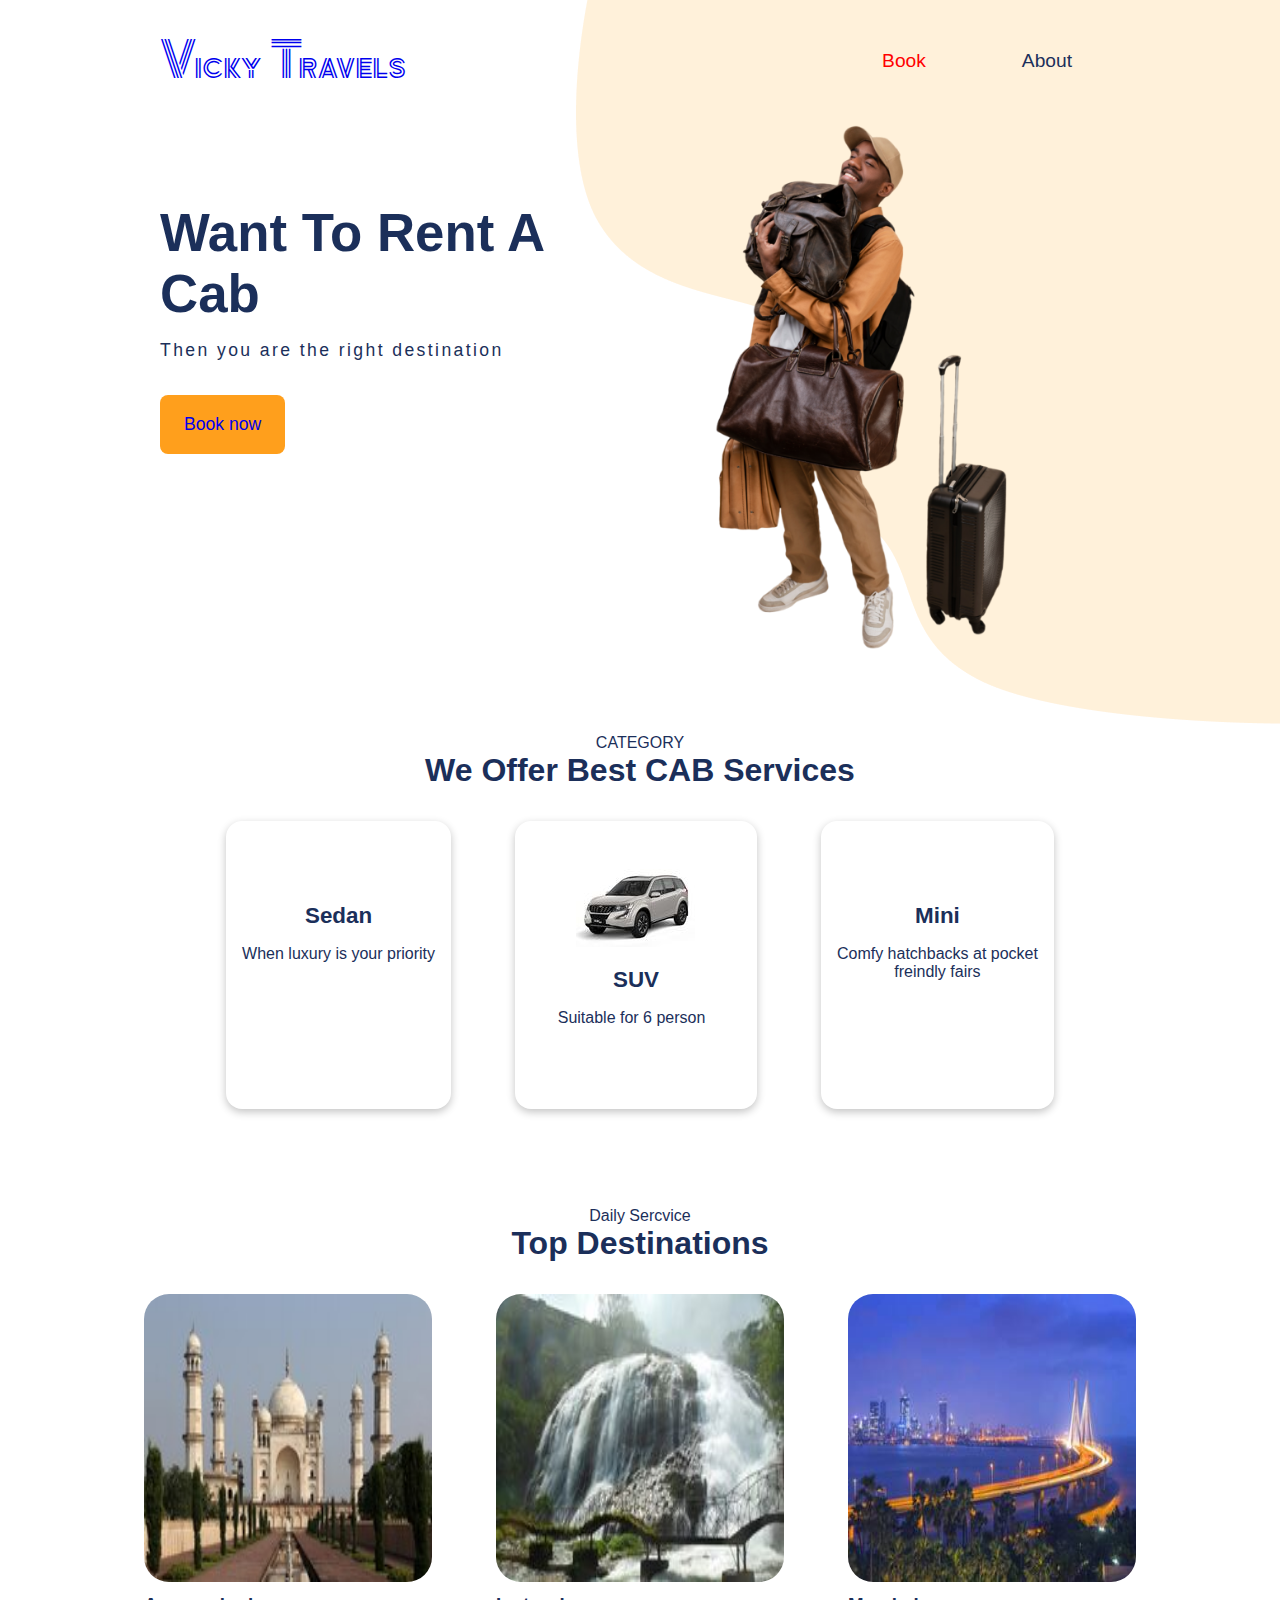
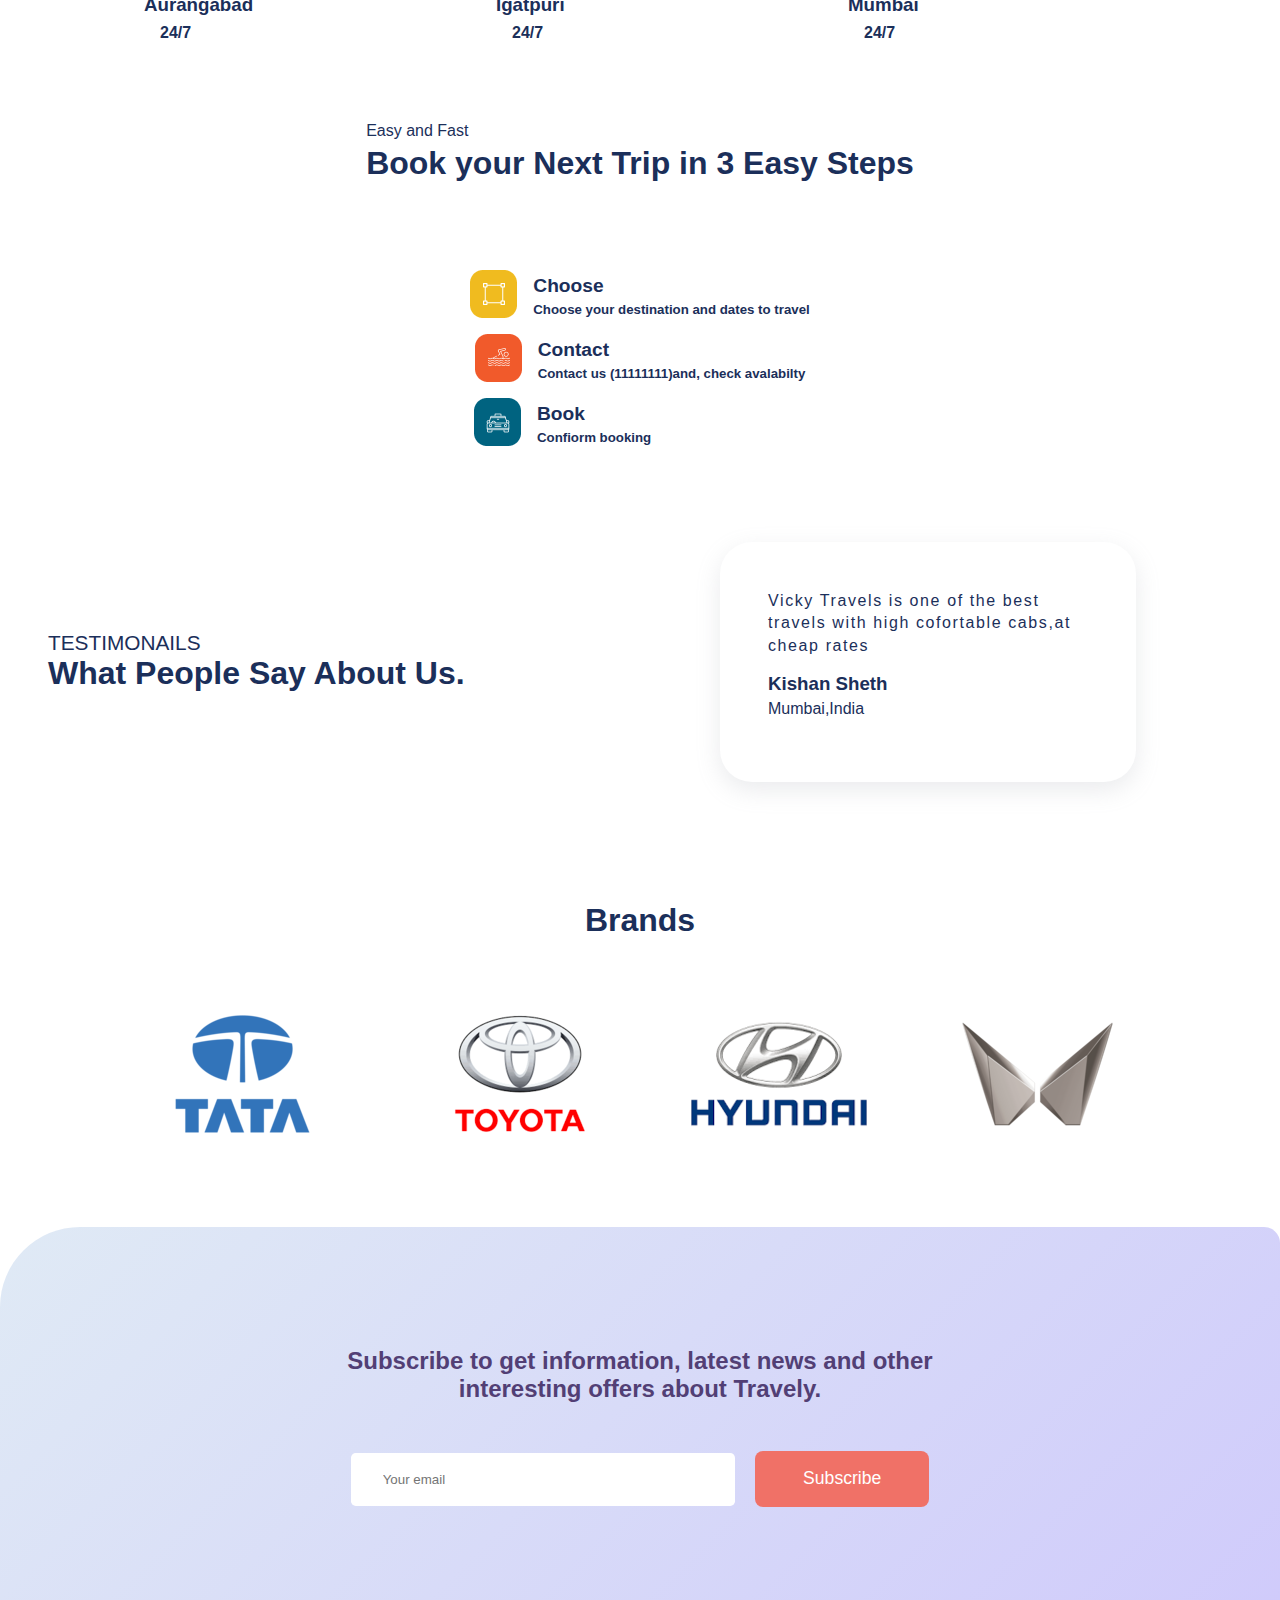
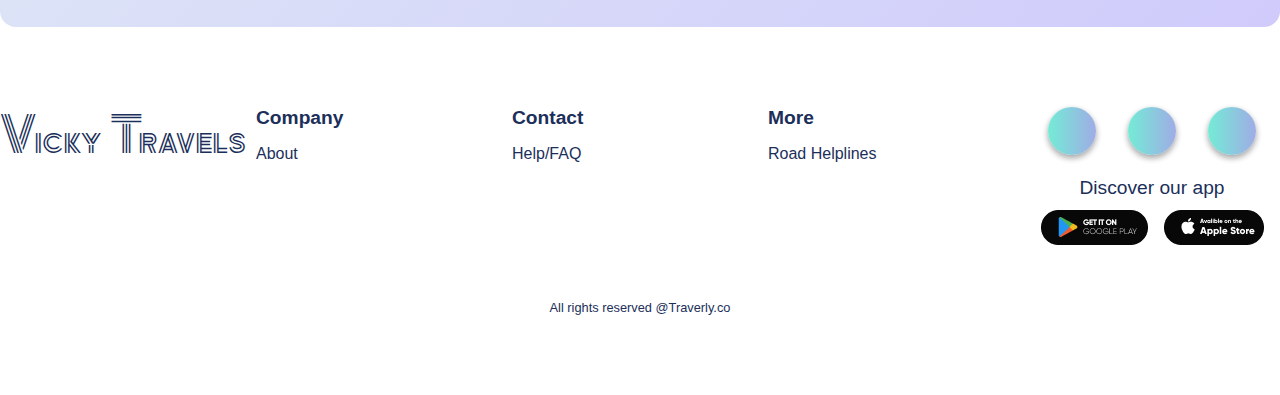
==== index.html @ b87a2686 "Add files via upload" ====
<!DOCTYPE html>
<html lang="en">
  <head>
    <meta charset="UTF-8" />
    <meta http-equiv="X-UA-Compatible" content="IE=edge" />
    <meta name="viewport" content="width=device-width, initial-scale=1.0" />
    <link rel="stylesheet" href="style.css" />
    <link
      rel="stylesheet"
      href="https://cdnjs.cloudflare.com/ajax/libs/font-awesome/5.15.3/css/all.min.css"
      integrity="sha512-iBBXm8fW90+nuLcSKlbmrPcLa0OT92xO1BIsZ+ywDWZCvqsWgccV3gFoRBv0z+8dLJgyAHIhR35VZc2oM/gI1w=="
      crossorigin="anonymous"
      referrerpolicy="no-referrer"
    />
    <title>Travel Agency</title>
  </head>
  <body>
    <div class="scrollToTop"><i class="fas fa-chevron-up"></i></div>
    <div class="container">
      <nav>
        <div class="nav-container">
          <div class="brand"><a href="index.html">Vicky Travels<a></div>
          <div class="responsive-toggle">
            <i class="fas fa-bars"></i>
          </div>
        </div>
        <div class="links">
          <ul>
            <li><a href="book.html" style="color: red;">Book</a></li>
            <li><a href="About.html">About</a></li>
            <!--<li><a href="#">Hotels</a></li>
            <li><a href="#">Flights</a></li>-->
            
          </ul>
        </div>
      </nav>
      <section class="starter">
        <div class="content">
          <p class="subTitle"></p>
          <h1 class="title">
            Want To Rent a Cab <span></span> 
          </h1>
          <div class="description">
            Then you are the right destination
          </div>
          <br>
          <div class="last">
            <button><a href="book.html">Book now</a></button>
            <!--<div class="play">
              <button><i class="fas fa-play"></i></button>
              <span>Play Demo</span>
            </div>-->
          </div>
        </div>
        <div class="image">
          <img src="assets/Picsart_22-12-24_11-55-06-095-PhotoRoom.png-PhotoRoom.png" alt="" />
        </div>
      </section>
      <section class="services">
        <p class="subtitle">CATEGORY</p>
        <h2 class="title">We Offer Best CAB Services</h2>
        <div class="cards">
          <div class="card">
            <div class="icon">
              <img src="assets/sedan.PNG" alt="" />
            </div>
            <h3 class="title">Sedan</h3>
            <p>
             When luxury is your priority
            </p>
          </div>

          <div class="card">
            <div class="icon">
              <img src="assets/xuv.jpg" alt="" />
            </div>
            <h3 class="title">SUV</h3>
            <p>
             &nbsp &nbsp &nbsp   Suitable for 6 person &nbsp &nbsp &nbsp &nbsp
            </p>
          </div>
          <div class="card">
            <div class="icon">
              <img src="assets/mini.PNG" alt="" />
            </div>
            <h3 class="title">Mini</h3>
            <p>
              Comfy hatchbacks at pocket<br> freindly fairs
            </p>
          </div>
        </div>
        <br>
        
      </section>
      <section class="destination">
        <p class="subtitle">Daily Sercvice</p>
        <h2 class="title">Top Destinations</h2>
        <div class="cards">
          <div class="card">
            <div class="image">
              <img style="border-radius: 25px;"src="assets/Bibi1.jpg" alt="" />
            </div>
            <div class="content">
              <h3>Aurangabad</h3>
             <!-- <h3>$5,32k</h3>-->
            </div>
            <div class="time">
              <i class="fas fa-location-arrow"></i>
              <h4>24/7</h4>
            </div>
          </div>
          <div class="card">
            <div class="image">
              <img style="border-radius: 25px;" src="assets/umbrella-falls-bhandardara.jpg " />
            </div>
            <div class="content">
              <h3>Igatpuri</h3>
              <!--<h3>$5,32k</h3>-->
            </div>
            <div class="time">
              <i class="fas fa-location-arrow"></i>
              <h4>24/7</h4>
            </div>
          </div>
          <div class="card">
            <div class="image">
              <img style="border-radius: 25px;" src="assets/mumbai.jpg" alt="" />
            </div>
            <div class="content">
              <h3>Mumbai</h3>
              <!--<h3>$5,32k</h3>-->
            </div>
            <div class="time">
              <i class="fas fa-location-arrow"></i>
              <h4>24/7</h4>
            </div>
          </div>
        </div>
      </section>
      
       <section class="next-trip">
        <div class="content">
          <p class="subtitle">Easy and Fast</p>
          <h2 class="title">Book your Next Trip in 3 Easy Steps</h2>
          <br>
          <br>
          <br>
          <br>
          
          <div class="steps" text>
              <div class="step">
              <div class="icon"><img src="assets/nextsteps1.png" alt="" /></div>
              <div class="text">
                <h3 class="title">Choose</h3>
                <h5>
                  Choose your destination and dates to travel
                </h5>
              </div>
            </div>
            <div class="step">
              <div class="icon"><img src="assets/nextsteps2.png" alt="" /></div>
              <div class="text">
                <h3 class="title">Contact</h3>
                <h5>
                  Contact us (11111111)and, check avalabilty
                </h5>
              </div>
            </div>
            <div class="step">
              <div class="icon"><img src="assets/nextsteps3.png" alt="" /></div>
              <div class="text">
                <h3 class="title">Book</h3>
                <h5>
                  Confiorm booking &nbsp &nbsp &nbsp &nbsp &nbsp &nbsp  &nbsp &nbsp &nbsp &nbsp &nbsp &nbsp &nbsp &nbsp &nbsp &nbsp &nbsp &nbsp &nbsp &nbsp &nbsp 
                </h5>
              </div>
            </div>
          </div>
        </div>
       <!--<div class="trip">
          <img src="assets/next trip.jpg" alt="" />
          <h3 class="title">Trip to Greece</h3>
          <p class="subTitle">14-29 June | by Kishan Sheth</p>
          <div class="icons">
            <div class="icon">
              <i class="fas fa-leaf"></i>
            </div>
            <div class="icon">
              <i class="fas fa-map"></i>
            </div>
            <div class="icon">
              <i class="fas fa-location-arrow"></i>
            </div>
          </div>
          <div class="like">
            <div class="count">
              <i class="fas fa-skiing-nordic"></i>
              <span>24 people going</span>
            </div>
            <i class="far fa-heart"></i>
          </div>-->
        </div>
      </section>
      <section class="testimonials">
        <div class="content">
          <p class="subTitle">Testimonails</p>
          <h2 class="title">What People Say About Us.</h2>
        </div>
        <div class="review">
          <p>
            Vicky Travels is one of the best travels with high cofortable cabs,at cheap rates
          </p>
          <h3 class="name">Kishan Sheth</h3>
          <h4 class="location">Mumbai,India</h4>
        </div>
      </section>
      <br>
      <br>
      <br>
      <br>
      <center>
        <h1>Brands</h1>
       </center>
       <br>
       <br>
       <br>
       <br>
      <section class="brands">
        <br>
        <br>
        <br>
        <br>
        <br>
        <br>
        <br>
       
        <img src="assets/Tata-Logo.png" alt="" />
        <img src="assets/toyota log.png" alt="" />
        <img src="assets/hyndai log.png" alt="" />
        <img src="assets/Mahindra-Logo.png" alt="" />
      </section>
      <br>
      <br>
      <br>
      <br>
      <br>
      
      <section class="subscribe">
        <h2 class="title">
          Subscribe to get information, latest news and other interesting offers
          about Travely.
        </h2>
        <div class="contact">
          <input type="text" placeholder="Your email" />
          <button>Subscribe</button>
        </div>
      </section>
      <footer>
        <div class="grid">
          <div class="brand">
            <div class="logo">Vicky Travels</div>
            <div class="subTitle">
              <!--Book your trip in minutes-->
            </div>
          </div>
          <div class="content">
            <div class="title">Company</div>
            <div class="links">
              <ul>
                <li>About</li>
                <!--<li>Careers</li>
                <li>Mobile</li>-->
              </ul>
            </div>
          </div>
          <div class="content">
            <div class="title">Contact</div>
            <div class="links">
              <ul>
                <li>Help/FAQ</li>
                <!--<li>Press</li>
                <li>Affilates</li>-->
              </ul>
            </div>
          </div>
          <div class="content">
            <div class="title">More</div>
            <div class="links">
              <ul>
                <li>Road Helplines</li>
                <!--<li>Airline</li>
                <li>Low Fare Trips</li>-->
              </ul>
            </div>
          </div>
          <div class="social">
            <div class="links">
              <div class="link">
                <i class="fab fa-twitter"></i>
              </div>
              <div class="link">
                <i class="fab fa-instagram"></i>
              </div>
              <div class="link">
                <i class="fab fa-facebook-f"></i>
              </div>
            </div>
            <div class="app">
              <div class="title">Discover our app</div>
              <div class="links">
                <img src="assets/playstore.png" alt="" />
                <img src="assets/appstore.png" alt="" />
              </div>
            </div>
          </div>
        </div>
        <span>All rights reserved @Traverly.co</span>
      </footer>
    </div>
    <script src="https://unpkg.com/scrollreveal"></script>
    <script src="script.js"></script>
  </body>
</html>
---- style.css ----
@import url("https://fonts.googleapis.com/css2?family=Roboto:wght@100;300;400;500;700;900&display=swap");
@import url("https://fonts.googleapis.com/css2?family=Zen+Tokyo+Zoo&display=swap");
html {
  scroll-behavior: smooth;
}

html::-webkit-scrollbar {
  background-color: transparent;
  width: 0.6rem;
}

html::-webkit-scrollbar-thumb {
  background-color: #f07167;
}

body {
  margin: 0;
  padding: 0;
  -webkit-box-sizing: border-box;
          box-sizing: border-box;
  background-image: url("assets/Decore.png");
  background-repeat: no-repeat;
  background-position: top 0 right 0;
  font-family: "Poppins", sans-serif;
  color: #1b2f5a;
}

h1,
h2,
h3,
h4,
h5,
h6,
a,
ul,
li,
p,
span,
button {
  margin: 0;
  padding: 0;
  text-decoration: none;
}

button {
  padding: 1.2rem 1.5rem;
  border-radius: 0.5rem;
  color: white;
  border: none;
  background-color: #ff9f1c;
  font-size: 1.1rem;
}

.scrollToTop {
  display: none;
  height: 3.5rem;
  width: 3.5rem;
  border-radius: 4rem;
  background-color: #f07167;
  position: fixed;
  bottom: 2rem;
  right: 2rem;
  z-index: 2;
  cursor: pointer;
}

.scrollToTop i {
  display: -webkit-box;
  display: -ms-flexbox;
  display: flex;
  -webkit-box-pack: center;
      -ms-flex-pack: center;
          justify-content: center;
  -webkit-box-align: center;
      -ms-flex-align: center;
          align-items: center;
  height: 90%;
  font-size: 1.8rem;
  color: white;
}

.container {
  margin: 0 10rem;
}

nav {
  padding: 2rem 0;
  display: -webkit-box;
  display: -ms-flexbox;
  display: flex;
  -webkit-box-pack: justify;
      -ms-flex-pack: justify;
          justify-content: space-between;
  -webkit-box-align: center;
      -ms-flex-align: center;
          align-items: center;
}

nav .nav-container {
  display: -webkit-box;
  display: -ms-flexbox;
  display: flex;
  -webkit-box-pack: justify;
      -ms-flex-pack: justify;
          justify-content: space-between;
}

nav .nav-container .brand {
  color: #1b2f5a;
  font-size: 3rem;
  font-family: "Zen Tokyo Zoo", cursive;
}

nav .nav-container .responsive-toggle {
  display: none;
}

nav .links ul {
  list-style: none;
  display: -webkit-box;
  display: -ms-flexbox;
  display: flex;
}

nav .links ul li {
  margin: 0 3rem;
}

nav .links ul li a {
  color: #1b2f5a;
  font-size: 1.2rem;
}

.starter {
  display: -webkit-box;
  display: -ms-flexbox;
  display: flex;
}

.starter .content {
  margin: 4rem 0 0 0;
}

.starter .content .subTitle {
  color: #f07167;
  font-weight: bold;
  text-transform: uppercase;
  margin-bottom: 1rem;
}

.starter .content .title {
  font-size: 3.3rem;
  text-transform: capitalize;
  margin-bottom: 1rem;
}

.starter .content .title span {
  background-image: url("assets/Decore Text.png");
  background-size: 120%;
  background-repeat: no-repeat;
  background-position: bottom 5px left 0;
}

.starter .content .description {
  font-size: 1.1rem;
  letter-spacing: 0.15rem;
  margin-bottom: 1rem;
}

.starter .content .last {
  display: -webkit-box;
  display: -ms-flexbox;
  display: flex;
  -webkit-box-align: center;
      -ms-flex-align: center;
          align-items: center;
}

.starter .content .last .play {
  margin: 2rem 0 2rem 2rem;
  display: -webkit-box;
  display: -ms-flexbox;
  display: flex;
  -webkit-box-align: center;
      -ms-flex-align: center;
          align-items: center;
}

.starter .content .last .play button {
  border-radius: 100%;
  padding: 1rem;
  display: -webkit-box;
  display: -ms-flexbox;
  display: flex;
  -webkit-box-pack: center;
      -ms-flex-pack: center;
          justify-content: center;
  -webkit-box-align: center;
      -ms-flex-align: center;
          align-items: center;
  margin-right: 1rem;
  background-color: #f94144;
  -webkit-box-shadow: #f941443d 0px 10px 20px, #f9414449 0px 6px 6px;
          box-shadow: #f941443d 0px 10px 20px, #f9414449 0px 6px 6px;
}


.starter .content .last .play button i {
  font-size: 0.8rem;
}

.starter .content .last .play span {
  font-size: 1rem;
}

.starter .image img {
  height: 33rem;
}

.services {
  margin: 5rem 0;
  display: -webkit-box;
  display: -ms-flexbox;
  display: flex;
  -webkit-box-pack: center;
      -ms-flex-pack: center;
          justify-content: center;
  -webkit-box-align: center;
      -ms-flex-align: center;
          align-items: center;
  -webkit-box-orient: vertical;
  -webkit-box-direction: normal;
      -ms-flex-direction: column;
          flex-direction: column;
}

.services .title {
  font-size: 2rem;
}

.services .cards {
  display: -webkit-box;
  display: -ms-flexbox;
  display: flex;
  -webkit-box-pack: justify;
      -ms-flex-pack: justify;
          justify-content: space-between;
  gap: 4rem;
  margin-top: 2rem;
}

.services .cards .card {
  height: 12rem;
  padding: 3rem 1rem;
  display: -webkit-box;
  display: -ms-flexbox;
  display: flex;
  -webkit-box-align: center;
      -ms-flex-align: center;
          align-items: center;
  -webkit-box-orient: vertical;
  -webkit-box-direction: normal;
      -ms-flex-direction: column;
          flex-direction: column;
  -webkit-box-shadow: rgba(0, 0, 0, 0.24) 0px 3px 8px;
          box-shadow: rgba(0, 0, 0, 0.24) 0px 3px 8px;
  border-radius: 1rem;
}

.services .cards .card .icon {
  margin-bottom: 1rem;
}

.services .cards .card .title {
  margin-bottom: 1rem;
  font-size: 1.4rem;
}

.services .cards .card p {
  text-align: center;
}

.destination {
  margin: 5rem 0;
  display: -webkit-box;
  display: -ms-flexbox;
  display: flex;
  -webkit-box-orient: vertical;
  -webkit-box-direction: normal;
      -ms-flex-direction: column;
          flex-direction: column;
  -webkit-box-pack: center;
      -ms-flex-pack: center;
          justify-content: center;
  -webkit-box-align: center;
      -ms-flex-align: center;
          align-items: center;
}

.destination .title {
  font-size: 2rem;
  margin-bottom: 2rem;
}

.destination .cards {
  display: -webkit-box;
  display: -ms-flexbox;
  display: flex;
  gap: 4rem;
}

.destination .cards .image img {
  height: 18rem;
  width: 18rem;
}

.destination .cards .content {
  display: -webkit-box;
  display: -ms-flexbox;
  display: flex;
  -webkit-box-pack: justify;
      -ms-flex-pack: justify;
          justify-content: space-between;
  margin: 0.5rem 0;
}

.destination .cards .time {
  display: -webkit-box;
  display: -ms-flexbox;
  display: flex;
}

.destination .cards .time i {
  margin-right: 1rem;
}

.next-trip {
  margin: 5rem 0;
  display: -webkit-box;
  display: -ms-flexbox;
  display: flex;
  -webkit-box-pack: center;
      -ms-flex-pack: center;
          justify-content: center;
  gap: 10rem;
}

.next-trip .content .title {
  font-size: 2rem;
  margin: 0.3rem 0 1rem 0;
}

.next-trip .content .steps .step {
  display: -webkit-box;
  display: -ms-flexbox;
  display: flex;
  -webkit-box-pack: center;
      -ms-flex-pack: center;
          justify-content: center;
  -webkit-box-align: center;
      -ms-flex-align: center;
          align-items: center;
  margin-bottom: 1rem;
  gap: 1rem;
}

.next-trip .content .steps .step .text .title {
  font-size: 1.2rem;
  margin: 0.3rem 0;
}

.next-trip .content .steps .step .text p {
  width: 70%;
}

.next-trip .content .steps .step .icon {
  display: -webkit-box;
  display: -ms-flexbox;
  display: flex;
  -webkit-box-pack: center;
      -ms-flex-pack: center;
          justify-content: center;
  -webkit-box-align: center;
      -ms-flex-align: center;
          align-items: center;
}

.next-trip .content .steps .step .icon img {
  height: 3rem;
}

.next-trip .trip {
  display: -webkit-box;
  display: -ms-flexbox;
  display: flex;
  -webkit-box-pack: center;
      -ms-flex-pack: center;
          justify-content: center;
  -webkit-box-orient: vertical;
  -webkit-box-direction: normal;
      -ms-flex-direction: column;
          flex-direction: column;
  -webkit-box-shadow: rgba(149, 157, 165, 0.2) 0px 8px 24px;
          box-shadow: rgba(149, 157, 165, 0.2) 0px 8px 24px;
  border-radius: 2rem;
  padding: 1rem;
}

.next-trip .trip .title {
  margin: 0.5rem;
}

.next-trip .trip .subTitle {
  margin: 0 0.5rem;
  color: #4e4e4e;
}

.next-trip .trip .icons {
  margin: 1rem 0;
  display: -webkit-box;
  display: -ms-flexbox;
  display: flex;
}

.next-trip .trip .icons .icon {
  margin: 0 0 0 0.5rem;
  background-color: #e0e0e0;
  height: 2.5rem;
  width: 2.5rem;
  display: -webkit-box;
  display: -ms-flexbox;
  display: flex;
  -webkit-box-pack: center;
      -ms-flex-pack: center;
          justify-content: center;
  -webkit-box-align: center;
      -ms-flex-align: center;
          align-items: center;
  border-radius: 3rem;
}

.next-trip .trip .like {
  display: -webkit-box;
  display: -ms-flexbox;
  display: flex;
  -webkit-box-pack: justify;
      -ms-flex-pack: justify;
          justify-content: space-between;
  margin: 0.5rem 1rem;
  color: #4e4e4e;
}

.testimonials {
  display: -ms-grid;
  display: grid;
  -ms-grid-columns: (1fr)[2];
      grid-template-columns: repeat(2, 1fr);
  margin: 3rem;
  gap: 10rem;
}

.testimonials .content {
  display: -webkit-box;
  display: -ms-flexbox;
  display: flex;
  -webkit-box-pack: center;
      -ms-flex-pack: center;
          justify-content: center;
  -webkit-box-orient: vertical;
  -webkit-box-direction: normal;
      -ms-flex-direction: column;
          flex-direction: column;
}

.testimonials .content .title {
  font-size: 2rem;
}

.testimonials .content .subTitle {
  font-size: 1.3rem;
  text-transform: uppercase;
}

.testimonials .review {
  -webkit-box-shadow: rgba(149, 157, 165, 0.2) 0px 8px 24px;
          box-shadow: rgba(149, 157, 165, 0.2) 0px 8px 24px;
  height: 9rem;
  width: 20rem;
  border-radius: 2rem;
  padding: 3rem;
}

.testimonials .review p {
  line-height: 1.4rem;
  letter-spacing: 0.1rem;
  margin-bottom: 1rem;
}

.testimonials .review h3 {
  margin-bottom: 0.3rem;
}

.testimonials .review h4 {
  font-weight: 100;
}

.brands {
  display: -webkit-box;
  display: -ms-flexbox;
  display: flex;
  -webkit-box-pack: center;
      -ms-flex-pack: center;
          justify-content: center;
  -webkit-box-align: center;
      -ms-flex-align: center;
          align-items: center;
}

.brands img {
  margin: 0 2rem;
}

.subscribe {
  height: 25rem;
  display: -webkit-box;
  display: -ms-flexbox;
  display: flex;
  -webkit-box-pack: center;
      -ms-flex-pack: center;
          justify-content: center;
  -webkit-box-align: center;
      -ms-flex-align: center;
          align-items: center;
  -webkit-box-orient: vertical;
  -webkit-box-direction: normal;
      -ms-flex-direction: column;
          flex-direction: column;
  background-image: linear-gradient(-225deg, #b6cee86e 0%, #8578f563 100%);
  border-radius: 5rem 1rem 1rem 1rem;
}

.subscribe .title {
  width: 50%;
  text-align: center;
  margin-bottom: 3rem;
  color: #523f75;
}

.subscribe input {
  border: none;
  width: 20rem;
  border-radius: 0.3rem;
  padding: 1.2rem 2rem;
  margin-right: 1rem;
}

.subscribe input:focus {
  outline: none;
}

.subscribe button {
  background-color: #f07167;
  padding: 1.1rem 3rem;
}

footer {
  margin: 5rem 0;
}

footer .grid {
  display: -ms-grid;
  display: grid;
  -ms-grid-columns: (1fr)[5];
      grid-template-columns: repeat(5, 1fr);
}

footer .grid .brand .logo {
  color: #1b2f5a;
  font-size: 3rem;
  font-family: "Zen Tokyo Zoo", cursive;
}

footer .grid .brand .subTitle {
  width: 80%;
}

footer .grid .social {
  display: -webkit-box;
  display: -ms-flexbox;
  display: flex;
  -webkit-box-orient: vertical;
  -webkit-box-direction: normal;
      -ms-flex-direction: column;
          flex-direction: column;
  -webkit-box-align: center;
      -ms-flex-align: center;
          align-items: center;
  -webkit-box-pack: center;
      -ms-flex-pack: center;
          justify-content: center;
}

footer .grid .social .links {
  display: -webkit-box;
  display: -ms-flexbox;
  display: flex;
  -webkit-box-align: center;
      -ms-flex-align: center;
          align-items: center;
  -webkit-box-pack: center;
      -ms-flex-pack: center;
          justify-content: center;
  margin-bottom: 1.4rem;
}

footer .grid .social .links .link {
  height: 3rem;
  width: 3rem;
  margin: 0 1rem;
  border-radius: 100%;
  -webkit-box-shadow: rgba(0, 0, 0, 0.16) 0px 3px 6px, rgba(0, 0, 0, 0.23) 0px 3px 6px;
          box-shadow: rgba(0, 0, 0, 0.16) 0px 3px 6px, rgba(0, 0, 0, 0.23) 0px 3px 6px;
  display: -webkit-box;
  display: -ms-flexbox;
  display: flex;
  -webkit-box-align: center;
      -ms-flex-align: center;
          align-items: center;
  -webkit-box-pack: center;
      -ms-flex-pack: center;
          justify-content: center;
  background-image: -webkit-gradient(linear, left top, right top, from(#74ebd5), to(#9face6));
  background-image: linear-gradient(to right, #74ebd5 0%, #9face6 100%);
}

footer .grid .social .links .link i {
  font-size: 1.3rem;
}

footer .grid .social .app {
  display: -webkit-box;
  display: -ms-flexbox;
  display: flex;
  -webkit-box-pack: center;
      -ms-flex-pack: center;
          justify-content: center;
  -webkit-box-align: center;
      -ms-flex-align: center;
          align-items: center;
  -webkit-box-orient: vertical;
  -webkit-box-direction: normal;
      -ms-flex-direction: column;
          flex-direction: column;
}

footer .grid .social .app .title {
  margin-bottom: 0.7rem;
  font-weight: 500;
}

footer .grid .social .app .links {
  display: -webkit-box;
  display: -ms-flexbox;
  display: flex;
  gap: 1rem;
}

footer .grid .title {
  font-size: 1.2rem;
  font-weight: bold;
}

footer .grid ul {
  list-style-type: none;
}

footer .grid ul li {
  margin: 1rem 0;
}

footer span {
  margin-top: 2rem;
  display: -webkit-box;
  display: -ms-flexbox;
  display: flex;
  -webkit-box-pack: center;
      -ms-flex-pack: center;
          justify-content: center;
  -webkit-box-align: center;
      -ms-flex-align: center;
          align-items: center;
  font-size: 0.8rem;
}

@media screen and (min-width: 360px) and (max-width: 480px) {
  .container {
    margin: 0 2rem;
  }
  nav {
    -webkit-box-orient: vertical;
    -webkit-box-direction: normal;
        -ms-flex-direction: column;
            flex-direction: column;
    -webkit-box-align: start;
        -ms-flex-align: start;
            align-items: flex-start;
  }
  nav .nav-container {
    width: 100%;
    -webkit-box-pack: justify;
        -ms-flex-pack: justify;
            justify-content: space-between;
    -webkit-box-align: center;
        -ms-flex-align: center;
            align-items: center;
  }
  nav .nav-container .responsive-toggle {
    display: block;
  }
  nav .nav-toggle {
    height: 4rem !important;
  }
  nav .nav-toggle ul {
    margin-top: 1rem;
    display: -webkit-box !important;
    display: -ms-flexbox !important;
    display: flex !important;
  }
  nav .links {
    height: 0;
    -webkit-transition: 0.4s ease-in-out;
    transition: 0.4s ease-in-out;
  }
  nav .links ul {
    display: none;
    -webkit-box-orient: vertical;
    -webkit-box-direction: normal;
        -ms-flex-direction: column;
            flex-direction: column;
  }
  .starter {
    -webkit-box-orient: vertical;
    -webkit-box-direction: normal;
        -ms-flex-direction: column;
            flex-direction: column;
  }
  .starter .image img {
    height: 15rem;
    margin-top: 4rem;
  }
  .services .cards {
    -webkit-box-orient: vertical;
    -webkit-box-direction: normal;
        -ms-flex-direction: column;
            flex-direction: column;
  }
  .destination .cards {
    -webkit-box-orient: vertical;
    -webkit-box-direction: normal;
        -ms-flex-direction: column;
            flex-direction: column;
  }
  .next-trip {
    -webkit-box-orient: vertical;
    -webkit-box-direction: normal;
        -ms-flex-direction: column;
            flex-direction: column;
    gap: 2rem;
  }
  .testimonials {
    -ms-grid-columns: 1fr;
        grid-template-columns: 1fr;
    gap: 2rem;
    margin: 1.5rem;
  }
  .testimonials .review {
    width: 10rem;
    height: -webkit-min-content;
    height: -moz-min-content;
    height: min-content;
  }
  .brands {
    -webkit-box-orient: vertical;
    -webkit-box-direction: normal;
        -ms-flex-direction: column;
            flex-direction: column;
    margin: 2rem 0;
  }
  .brands img {
    margin: 1.2rem 0;
  }
  .subscribe .title {
    font-size: 1rem;
    width: 80%;
  }
  .subscribe .contact {
    display: -webkit-box;
    display: -ms-flexbox;
    display: flex;
    -webkit-box-pack: center;
        -ms-flex-pack: center;
            justify-content: center;
    -webkit-box-align: center;
        -ms-flex-align: center;
            align-items: center;
    -webkit-box-orient: vertical;
    -webkit-box-direction: normal;
        -ms-flex-direction: column;
            flex-direction: column;
  }
  .subscribe .contact input {
    width: 12rem;
    margin: 0;
    margin-bottom: 1rem;
  }
  footer .grid {
    -ms-grid-columns: 1fr;
        grid-template-columns: 1fr;
    gap: 2rem;
  }
  footer span {
    font-size: 1rem;
  }
}

@media screen and (min-width: 481px) and (max-width: 768px) {
  .container {
    margin: 0 4rem;
  }
  nav {
    -webkit-box-orient: vertical;
    -webkit-box-direction: normal;
        -ms-flex-direction: column;
            flex-direction: column;
    -webkit-box-align: start;
        -ms-flex-align: start;
            align-items: flex-start;
  }
  nav .nav-container {
    width: 100%;
    -webkit-box-pack: justify;
        -ms-flex-pack: justify;
            justify-content: space-between;
    -webkit-box-align: center;
        -ms-flex-align: center;
            align-items: center;
  }
  nav .nav-container .responsive-toggle {
    display: block;
  }
  nav .nav-toggle {
    height: 8rem !important;
  }
  nav .nav-toggle ul {
    display: -webkit-box !important;
    display: -ms-flexbox !important;
    display: flex !important;
  }
  nav .links {
    height: 0;
    -webkit-transition: 0.4s ease-in-out;
    transition: 0.4s ease-in-out;
  }
  nav .links ul {
    -webkit-box-orient: vertical;
    -webkit-box-direction: normal;
        -ms-flex-direction: column;
            flex-direction: column;
    display: none;
  }
  nav .links ul li {
    margin: 0.5rem 0;
  }
  .starter {
    -webkit-box-orient: vertical;
    -webkit-box-direction: normal;
        -ms-flex-direction: column;
            flex-direction: column;
  }
  .starter .image img {
    height: 40rem;
    margin-top: 4rem;
  }
  .services .cards {
    -webkit-box-orient: vertical;
    -webkit-box-direction: normal;
        -ms-flex-direction: column;
            flex-direction: column;
  }
  .destination .cards {
    -webkit-box-orient: vertical;
    -webkit-box-direction: normal;
        -ms-flex-direction: column;
            flex-direction: column;
  }
  .next-trip {
    -webkit-box-orient: vertical;
    -webkit-box-direction: normal;
        -ms-flex-direction: column;
            flex-direction: column;
    gap: 2rem;
  }
  .testimonials {
    gap: 2rem;
    margin: 1.5rem;
  }
  .testimonials .review {
    width: 10rem;
    height: -webkit-min-content;
    height: -moz-min-content;
    height: min-content;
  }
  .brands {
    -webkit-box-orient: vertical;
    -webkit-box-direction: normal;
        -ms-flex-direction: column;
            flex-direction: column;
    margin: 2rem 0;
  }
  .brands img {
    margin: 1.2rem 0;
  }
  .subscribe .title {
    font-size: 2rem;
    width: 80%;
  }
  .subscribe .contact {
    display: -webkit-box;
    display: -ms-flexbox;
    display: flex;
    -webkit-box-pack: center;
        -ms-flex-pack: center;
            justify-content: center;
    -webkit-box-align: center;
        -ms-flex-align: center;
            align-items: center;
    -webkit-box-orient: vertical;
    -webkit-box-direction: normal;
        -ms-flex-direction: column;
            flex-direction: column;
  }
  .subscribe .contact input {
    width: 12rem;
    margin: 0;
    margin-bottom: 1rem;
  }
  footer {
    font-size: 1.3rem;
  }
  footer .grid {
    -ms-grid-columns: 1fr 1fr;
        grid-template-columns: 1fr 1fr;
    gap: 4rem;
  }
  footer span {
    font-size: 2rem;
  }
}

@media screen and (min-width: 769px) and (max-width: 1024px) {
  .container {
    margin: 0 6rem;
  }
}
/*# sourceMappingURL=style.css.map */
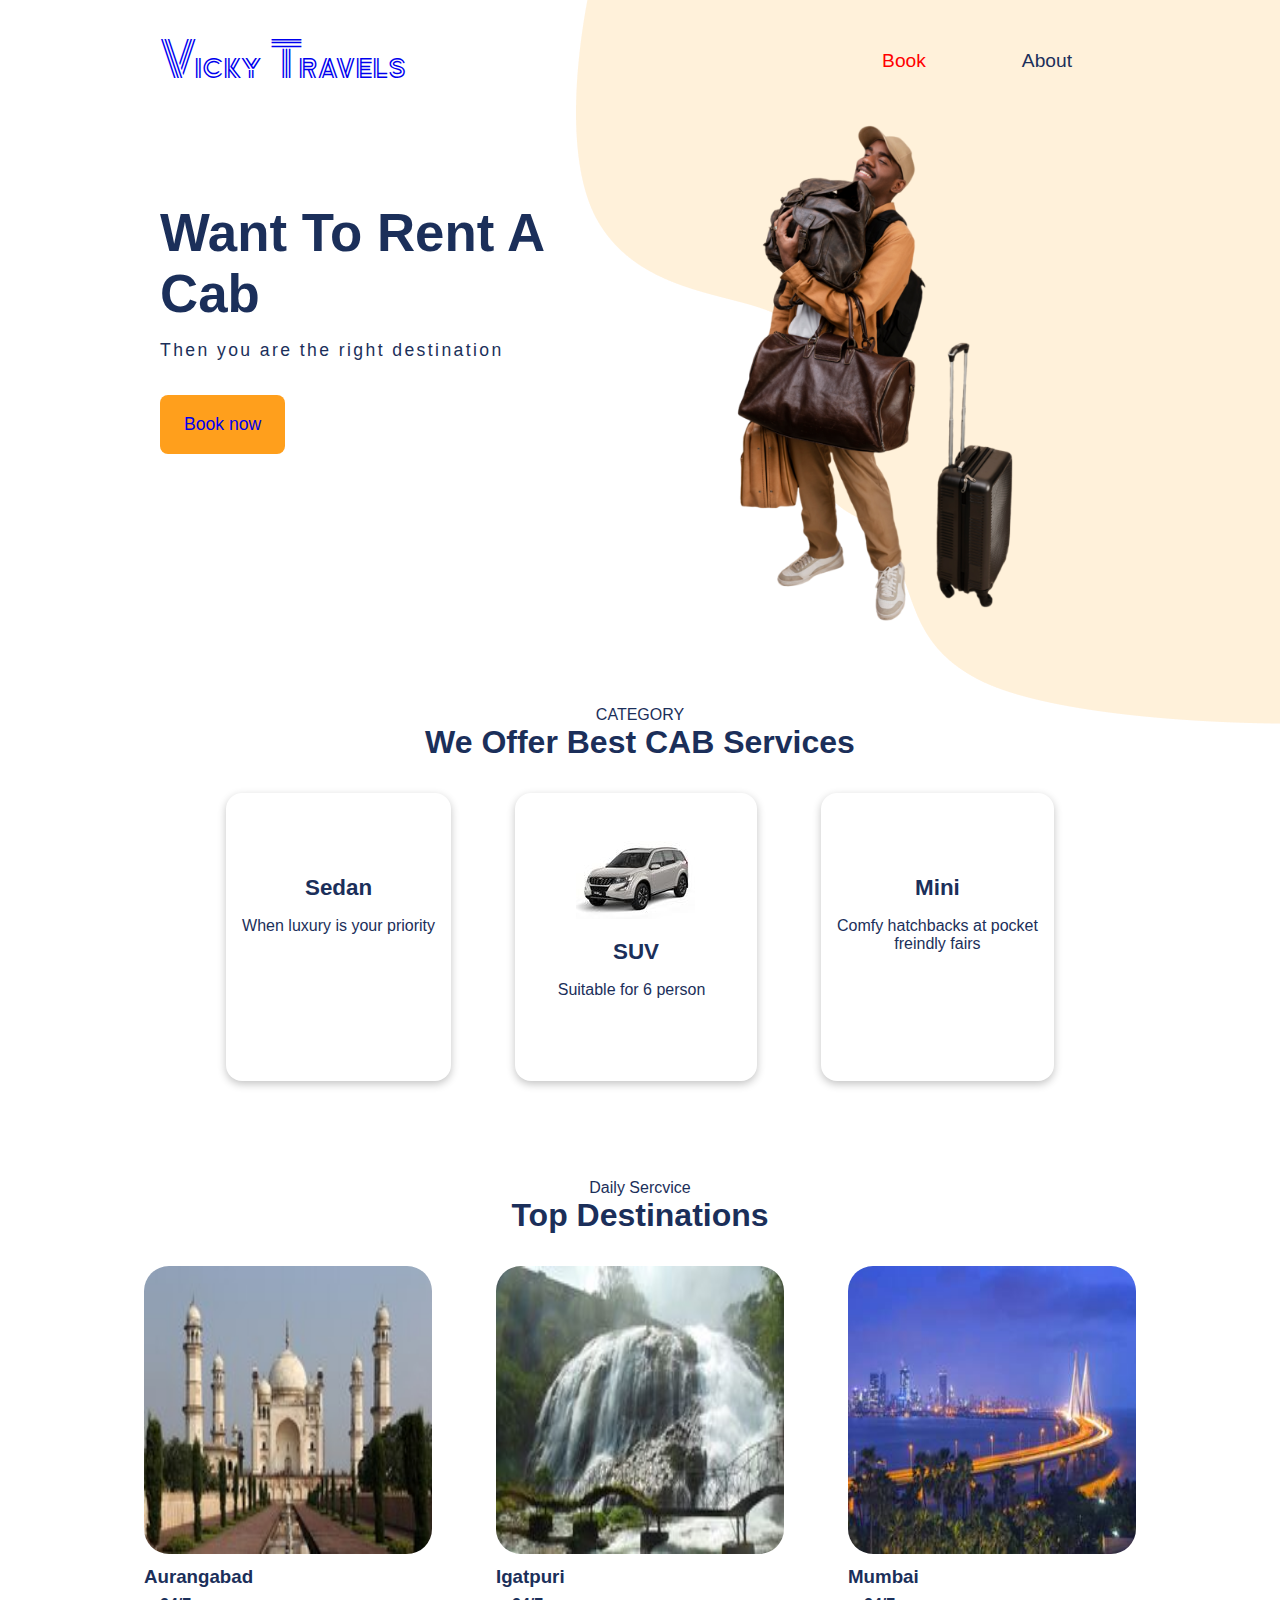
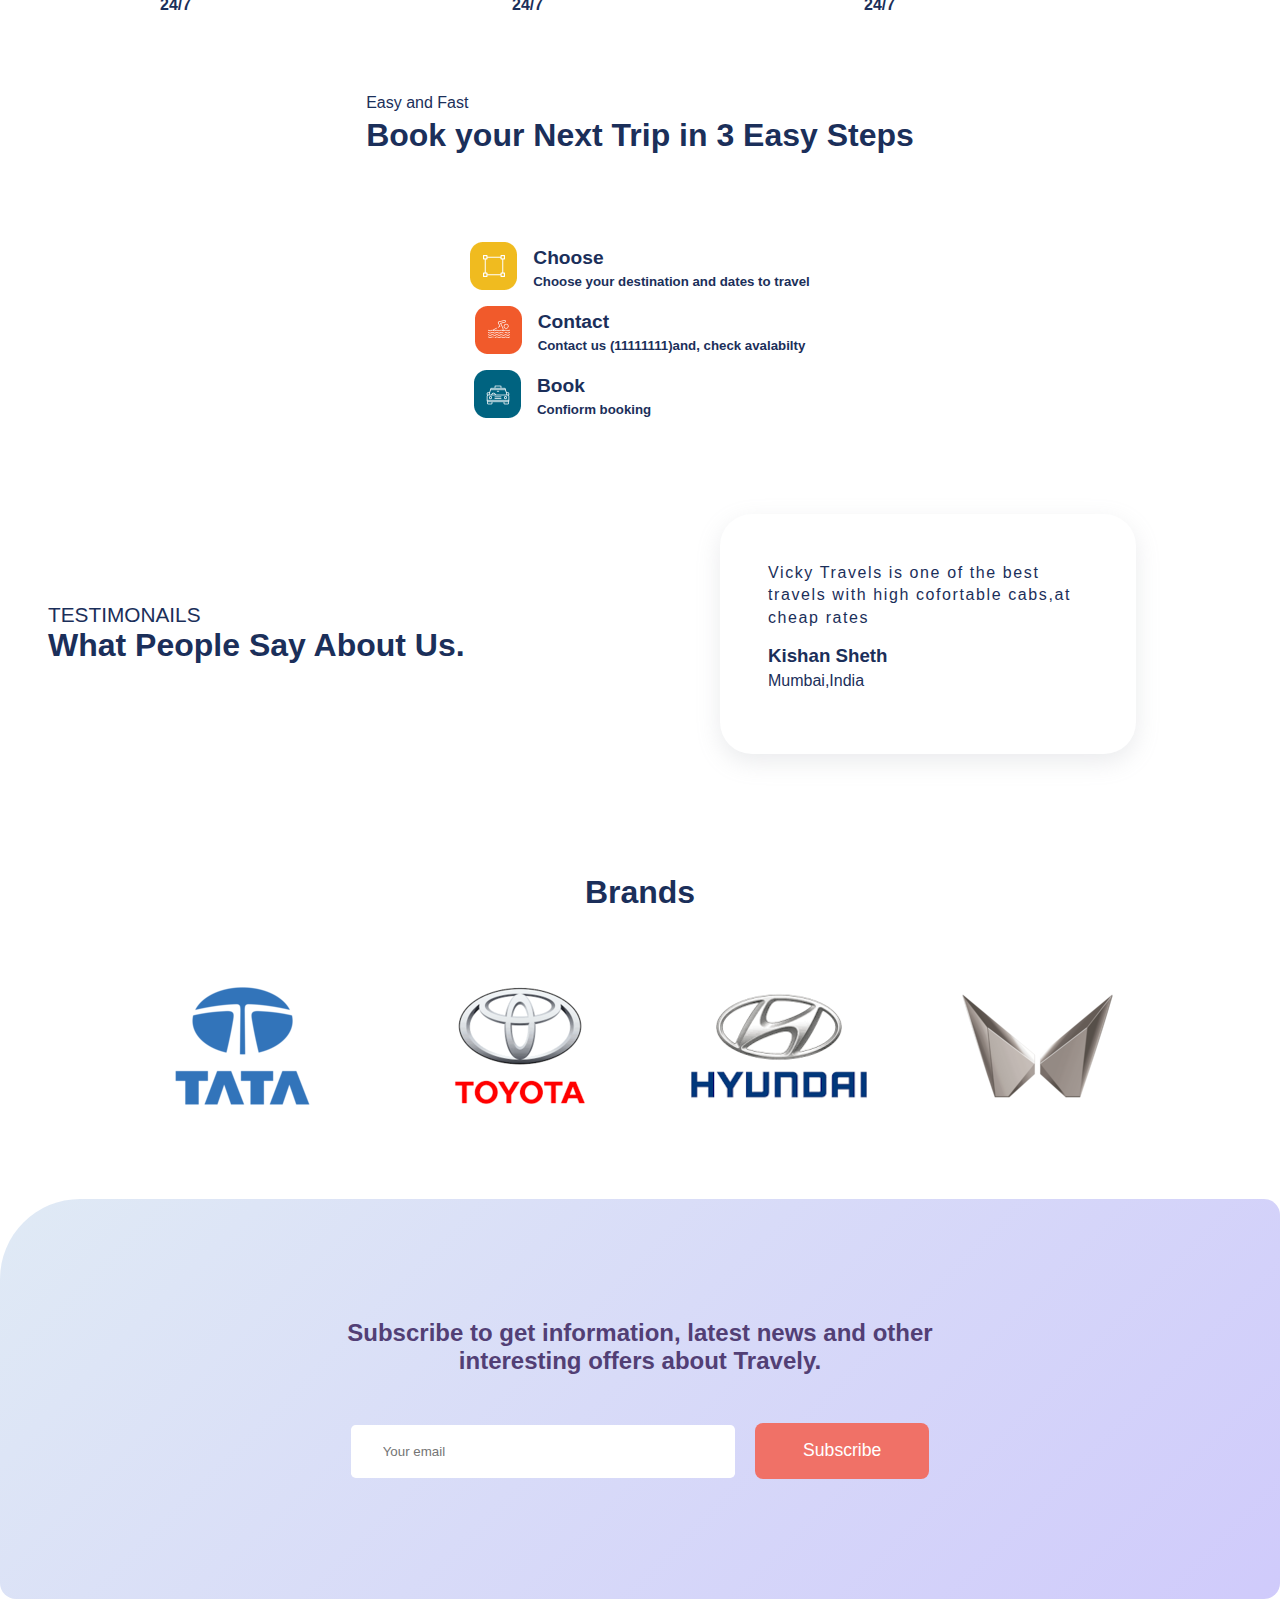
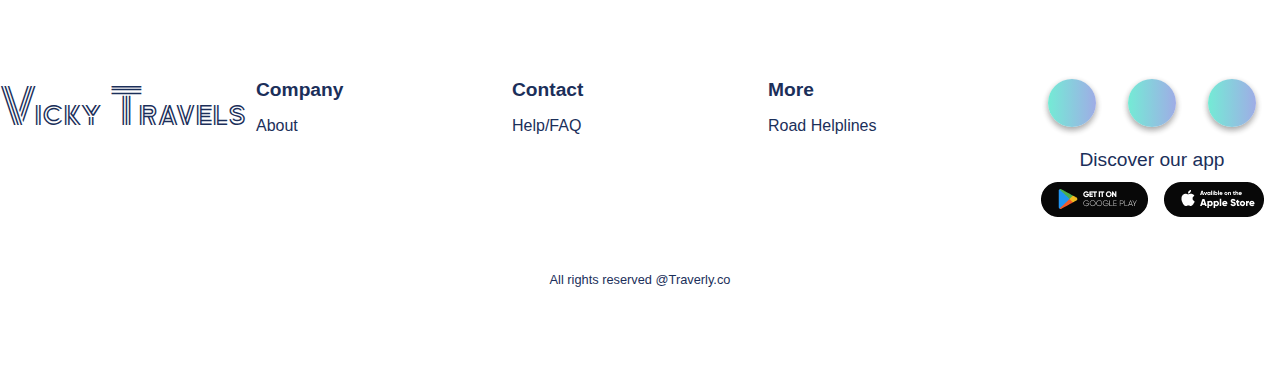
==== commit bb72c2ce: "Update index.html" ====
--- a/index.html
+++ b/index.html
@@ -53,7 +53,7 @@
           </div>
         </div>
         <div class="image">
-          <img src="assets/Picsart_22-12-24_11-55-06-095-PhotoRoom.png-PhotoRoom.png" alt="" />
+          <img style="height: 500px;position: relative;" src="assets/Picsart_22-12-24_11-55-06-095-PhotoRoom.png-PhotoRoom.png" alt="" />
         </div>
       </section>
       <section class="services">
